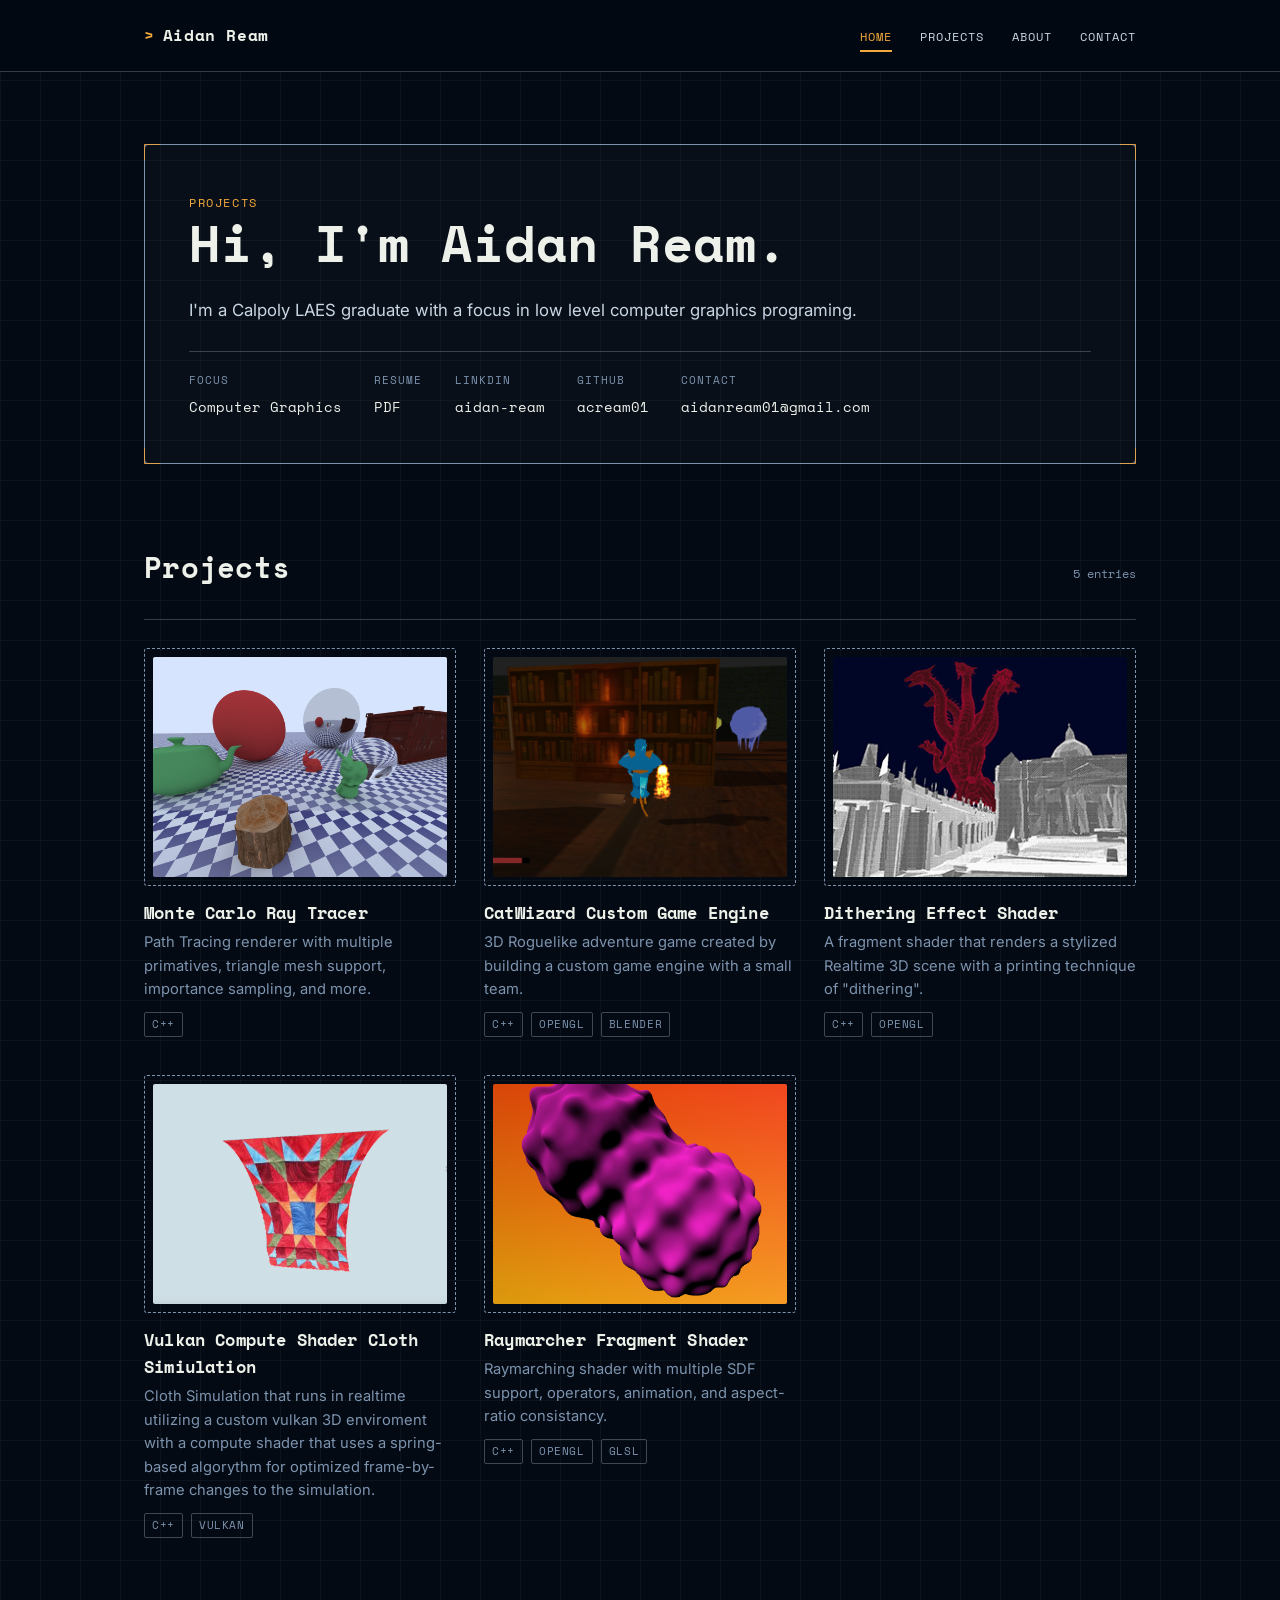
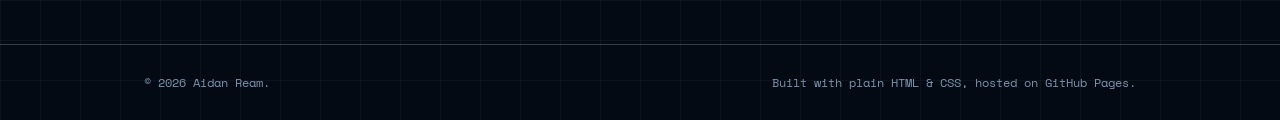
==== index.html @ c667fa27 "Raymarcher page added" ====
<!DOCTYPE html>
<html lang="en">
<head>
  <meta charset="UTF-8">
  <meta name="viewport" content="width=device-width, initial-scale=1.0">
  <title>Aidan Ream - CG Portfolio</title>
  <meta name="description" content="Computer Graphics Programming Project Portfolio.">

  <link rel="preconnect" href="https://fonts.googleapis.com">
  <link rel="preconnect" href="https://fonts.gstatic.com" crossorigin>
  <link href="https://fonts.googleapis.com/css2?family=Space+Mono:wght@400;700&family=Inter:wght@400;500&display=swap" rel="stylesheet">

  <link rel="stylesheet" href="css/style.css">
</head>
<body>

  <!-- ============ NAV ============ -->
  <nav class="site-nav">
    <div class="wrap">
      <a href="index.html" class="brand"><span class="brand-mark">&gt;</span> Aidan Ream</a>
      <button class="nav-toggle" aria-label="Toggle menu" aria-expanded="false">MENU</button>
      <ul class="nav-links">
        <li><a href="index.html" aria-current="page">Home</a></li>
        <li><a href="index.html#projects">Projects</a></li>
        <li><a href="about.html">About</a></li>
        <li><a href="mailto:aidanream01@gmail.com.html">Contact</a></li>
      </ul>
    </div>
  </nav>

  <!-- ============ HERO / INTRO ============ -->
  <header class="hero">
    <div class="wrap">
      <div class="title-block">
        <span class="hero-corner-a"></span>
        <span class="hero-corner-b"></span>
        <span class="eyebrow">Projects</span>
        <h1>Hi, I'm Aidan Ream.</h1>
        <p class="intro-text">
          I'm a Calpoly LAES graduate with a focus in low level computer graphics programing. 
        </p>

        <div class="title-block-meta">
          <div class="meta-item">
            <span class="label">Focus</span>
            <span class="value">Computer Graphics</span>
          </div>
          <div class="meta-item">
            <span class="label">Resume</span>
            <span class="value"><a href="assets/GraphicsProgrammerResume.pdf" target="_blank" rel="noopener">PDF</a></span></span>
          </div>
          <div class="meta-item">
            <span class="label">LinkdIn</span>
            <span class="value"><a href="https://linkedin.com/in/aidan-ream" target="_blank" rel="noopener">aidan-ream</a></span></span>
          </div>
          <div class="meta-item">
            <span class="label">GitHub</span>
            <span class="value"><a href="https://github.com/acream01" target="_blank" rel="noopener">acream01</a></span>
          </div>
          <div class="meta-item">
            <span class="label">Contact</span>
            <span class="value"><a href="mailto:aidanream01@gmail.com">aidanream01@gmail.com</a></span>
          </div>          
        </div>
      </div>
    </div>
  </header>

  <!-- ============ PROJECTS GRID ============ -->
  <main class="projects" id="projects">
    <div class="wrap">
      <div class="section-heading">
        <h2>Projects</h2>
        <span class="count">5 entries</span>
      </div>

      <div class="project-grid">

        <a class="project-card" href="projects/ray-tracer.html">
          <div class="thumb-frame">
            <div class="thumb-img-wrap">
              <img src="assets/images/Raytracer/ExampleScene12.png" alt="Ray Tracing Example">
            </div>
          </div>
          <h3>Monte Carlo Ray Tracer</h3>
          <p>Path Tracing renderer with multiple primatives, 
            triangle mesh support, importance sampling, and more.</p>
          <div class="tag-row">
            <span class="tag">C++</span>
          </div>
        </a>

        <a class="project-card" href="projects/catwizard-library.html">
          <div class="thumb-frame">
            <div class="thumb-img-wrap">
              <img src="assets/images/CatLibrary/PowerUp.png" alt="CatLibrary Example">
            </div>
          </div>
          <h3>CatWizard Custom Game Engine</h3>
          <p>3D Roguelike adventure game created by building a custom game engine
             with a small team.</p>
          <div class="tag-row">
            <span class="tag">C++</span>
            <span class="tag">OpenGL</span>
            <span class="tag">Blender</span>
          </div>
        </a>

        <a class="project-card" href="projects/dithering-shader.html">
          <div class="thumb-frame">
            <div class="thumb-img-wrap">
              <img src="assets/images/Dithering Shader/thumb.jpg" alt="Dithering Shader Example">
            </div>
          </div>
          <h3>Dithering Effect Shader</h3>
          <p>A fragment shader that renders a stylized Realtime 3D scene with a printing technique
             of "dithering".
          </p>
          <div class="tag-row">
            <span class="tag">C++</span>
            <span class="tag">OpenGL</span>
          </div>
        </a>

        <a class="project-card" href="projects/vulkan-cloth-sim.html">
          <div class="thumb-frame">
            <div class="thumb-img-wrap">
              <img src="assets/images/Cloth Sim/Clothsim.png" alt="Cloth Sim Example">
            </div>
          </div>
          <h3>Vulkan Compute Shader Cloth Simiulation</h3>
          <p>Cloth Simulation that runs in realtime utilizing a custom vulkan 3D enviroment 
            with a compute shader that uses a spring-based algorythm for optimized 
            frame-by-frame changes to the simulation.
          </p>
          <div class="tag-row">
            <span class="tag">C++</span>
            <span class="tag">Vulkan</span>
          </div>
        </a>

        <a class="project-card" href="projects/ray-marcher.html">
          <div class="thumb-frame">
            <div class="thumb-img-wrap">
              <img src="assets/images/Raymarcher/Raymarcher_Thumbnail.png" alt="Raymarching Example">
            </div>
          </div>
          <h3>Raymarcher Fragment Shader</h3>
          <p>Raymarching shader with multiple SDF support, operators, animation, and aspect-ratio consistancy. 
          </p>
          <div class="tag-row">
            <span class="tag">C++</span>
            <span class="tag">OpenGL</span>
            <span class="tag">GLSL</span>
          </div>
        </a>

      </div>
    </div>
  </main>

  <!-- ============ FOOTER ============ -->
  <footer class="site-footer">
    <div class="wrap">
      <p>&copy; 2026 Aidan Ream.</p>
      <p>Built with plain HTML &amp; CSS, hosted on GitHub Pages.</p>
    </div>
  </footer>

  <script src="js/nav.js"></script>
</body>
</html>
---- css/style.css ----
:root {
  /* -- color -- */
  --bg:         #030a13;   /* blueprint navy, page background */
  --bg-panel:   #141a22;   /* slightly lighter panel background */
  --line:       #c9d6e4;   /* pale ink — primary text & rules */
  --line-dim:   #7d93ae;   /* muted ink — secondary text */
  --accent:     #f2a93b;   /* amber stamp — links, highlights */
  --paper:      #eef1ea;   /* warm off-white, used sparingly for emphasis */

  /* -- type -- */
  --font-mono: 'Space Mono', 'JetBrains Mono', ui-monospace, 'Courier New', monospace;
  --font-body: 'Inter', -apple-system, BlinkMacSystemFont, 'Segoe UI', sans-serif;

  /* -- layout -- */
  --page-margin: clamp(20px, 5vw, 64px);
  --content-max: 1120px;
  --nav-height: 72px;
}

*, *::before, *::after { box-sizing: border-box; }

html {
  scroll-behavior: smooth;
  background: var(--bg)
}

@media (prefers-reduced-motion: reduce) {
  html { scroll-behavior: auto; }
  *, *::before, *::after {
    animation-duration: 0.01ms !important;
    animation-iteration-count: 1 !important;
    transition-duration: 0.01ms !important;
  }
}

body {
  margin: 0;
  /* background: var(--bg); */
  color: var(--line);
  font-family: var(--font-body);
  line-height: 1.6;
  /* faint blueprint grid, purely atmospheric */
  background-image:
    linear-gradient(rgba(201, 214, 228, 0.045) 1px, transparent 1px),
    linear-gradient(90deg, rgba(201, 214, 228, 0.045) 1px, transparent 1px);
  background-size: 40px 40px;
}

a { color: var(--accent); text-decoration: none; }
a:hover { text-decoration: underline; }
a:focus-visible,
button:focus-visible {
  outline: 2px solid var(--accent);
  outline-offset: 3px;
}

img, video { max-width: 100%; display: block; }

/*WebGPU Background Canvas*/
#bg-canvas {
  position:fixed;
  inset: 0;
  width: 100vw;
  height:100vh;
  z-index: -2;
  display: block;
  pointer-events: none;
}


.eyebrow {
  font-family: var(--font-mono);
  font-size: 0.72rem;
  letter-spacing: 0.14em;
  text-transform: uppercase;
  color: var(--accent);
}

h1, h2, h3 {
  font-family: var(--font-mono);
  color: var(--paper);
  font-weight: 700;
  letter-spacing: 0.01em;
  margin: 0 0 0.5em 0;
}

h1 { font-size: clamp(2rem, 4vw, 3.2rem); line-height: 1.1; }
h2 { font-size: clamp(1.3rem, 2.4vw, 1.8rem); }
h3 { font-size: 1.05rem; }

p { color: var(--line); margin: 0 0 1em 0; }

.wrap {
  max-width: var(--content-max);
  margin: 0 auto;
  padding: 0 var(--page-margin);
}

/* =========================================================
   NAV
   ========================================================= */

.site-nav {
  position: sticky;
  top: 0;
  z-index: 50;
  height: var(--nav-height);
  display: flex;
  align-items: center;
  background: #020811; 
  backdrop-filter: blur(6px);
  border-bottom: 1px solid rgba(201, 214, 228, 0.25);
}

.site-nav .wrap {
  width: 100%;
  display: flex;
  align-items: center;
  justify-content: space-between;
}

.brand {
  font-family: var(--font-mono);
  font-weight: 700;
  font-size: 1rem;
  letter-spacing: 0.04em;
  color: var(--paper);
  text-decoration: none;
  display: flex;
  align-items: center;
  gap: 8px;
}
.brand:hover { text-decoration: none; color: var(--accent); }

.brand-mark {
  color: var(--accent);
}

.nav-links {
  display: flex;
  gap: 28px;
  list-style: none;
  margin: 0;
  padding: 0;
}

.nav-links a {
  font-family: var(--font-mono);
  font-size: 0.78rem;
  letter-spacing: 0.08em;
  text-transform: uppercase;
  color: var(--line);
}
.nav-links a:hover,
.nav-links a[aria-current="page"] {
  color: var(--accent);
  text-decoration: none;
}
.nav-links a[aria-current="page"] {
  border-bottom: 2px solid var(--accent);
  padding-bottom: 4px;
}

.nav-toggle {
  display: none;
  background: none;
  border: 1px solid var(--line-dim);
  color: var(--paper);
  padding: 8px 10px;
  border-radius: 3px;
  cursor: pointer;
  font-family: var(--font-mono);
}

@media (max-width: 640px) {
  .nav-toggle { display: block; }
  .nav-links {
    position: absolute;
    top: var(--nav-height);
    left: 0;
    right: 0;
    background: var(--bg-panel);
    border-bottom: 1px solid rgba(201, 214, 228, 0.25);
    flex-direction: column;
    gap: 0;
    display: none;
  }
  .nav-links.open { display: flex; }
  .nav-links a {
    padding: 16px var(--page-margin);
    width: 100%;
    border-bottom: 1px solid rgba(201, 214, 228, 0.1);
  }
  .nav-links a[aria-current="page"] { border-bottom: 1px solid var(--accent); padding-bottom: 16px; }
}

/* =========================================================
   HERO / INTRO — styled like a drawing title block
   ========================================================= */

.hero {
  padding: 72px 0 56px;
}

.title-block {
  border: 1px solid var(--line-dim);
  border-radius: 4px;
  padding: clamp(24px, 4vw, 44px);
  position: relative;
  background: rgba(238, 241, 234, 0.02);
}

/* corner registration marks — the signature detail */
.title-block::before,
.title-block::after,
.hero-corner-a,
.hero-corner-b {
  content: "";
  position: absolute;
  width: 16px;
  height: 16px;
  border: 1px solid var(--accent);
  opacity: 0.8;
}
.title-block::before { top: -1px; left: -1px; border-right: none; border-bottom: none; }
.title-block::after  { bottom: -1px; right: -1px; border-left: none; border-top: none; }
.hero-corner-a { top: -1px; right: -1px; border-left: none; border-bottom: none; }
.hero-corner-b { bottom: -1px; left: -1px; border-right: none; border-top: none; }

.title-block .eyebrow { margin-bottom: 14px; }

.intro-text {
  max-width: 62ch;
  font-size: 1.05rem;
  color: var(--line);
}

.title-block-meta {
  margin-top: 28px;
  display: flex;
  flex-wrap: wrap;
  gap: 32px;
  border-top: 1px solid rgba(201, 214, 228, 0.25);
  padding-top: 20px;
}

.meta-item .label {
  display: block;
  font-family: var(--font-mono);
  font-size: 0.68rem;
  letter-spacing: 0.1em;
  text-transform: uppercase;
  color: var(--line-dim);
  margin-bottom: 4px;
}
.meta-item .value {
  font-family: var(--font-mono);
  font-size: 0.9rem;
  color: var(--paper);
}
.meta-item .value a { color: var(--paper); }
.meta-item .value a:hover { color: var(--accent); }

/* =========================================================
   PROJECTS GRID
   ========================================================= */

.projects {
  padding: 24px 0 96px;
}

.section-heading {
  display: flex;
  align-items: baseline;
  justify-content: space-between;
  gap: 16px;
  margin-bottom: 28px;
  border-bottom: 1px solid rgba(201, 214, 228, 0.25);
  padding-bottom: 14px;
}

.section-heading .count {
  font-family: var(--font-mono);
  font-size: 0.78rem;
  color: var(--line-dim);
}

.project-grid {
  display: grid;
  grid-template-columns: repeat(auto-fill, minmax(280px, 1fr));
  gap: 28px;
}

.project-card {
  display: block;
  color: var(--line);
  text-decoration: none;
}
.project-card:hover { text-decoration: none; }

.thumb-frame {
  border: 1px dashed var(--line-dim);
  border-radius: 3px;
  padding: 8px;
  transition: border-color 0.2s ease, transform 0.2s ease;
  margin-bottom: 14px;
}
.project-card:hover .thumb-frame {
  border-color: var(--accent);
  transform: translateY(-3px);
}

.thumb-frame .thumb-img-wrap {
  aspect-ratio: 4 / 3;
  overflow: hidden;
  background: var(--bg-panel);
  border-radius: 2px;
  display: flex;
  align-items: center;
  justify-content: center;
}

.thumb-frame img {
  width: 100%;
  height: 100%;
  object-fit: cover;
  filter: saturate(0.92);
  transition: filter 0.2s ease;
}
.project-card:hover .thumb-frame img { filter: saturate(1.05); }

.thumb-placeholder {
  font-family: var(--font-mono);
  font-size: 0.72rem;
  color: var(--line-dim);
  letter-spacing: 0.08em;
  text-align: center;
  padding: 10px;
}

.fig-label {
  font-family: var(--font-mono);
  font-size: 0.7rem;
  letter-spacing: 0.08em;
  color: var(--accent);
  display: block;
  margin-bottom: 6px;
}

.project-card h3 {
  margin-bottom: 4px;
  transition: color 0.2s ease;
}
.project-card:hover h3 { color: var(--accent); }

.project-card p {
  font-size: 0.92rem;
  color: var(--line-dim);
  margin-bottom: 0;
}

.tag-row {
  margin-top: 10px;
  margin-bottom: 10px;
  display: flex;
  gap: 8px;
  flex-wrap: wrap;
}
.tag {
  font-family: var(--font-mono);
  font-size: 0.66rem;
  letter-spacing: 0.06em;
  text-transform: uppercase;
  color: var(--line-dim);
  border: 1px solid rgba(201, 214, 228, 0.3);
  border-radius: 2px;
  padding: 3px 7px;
}
.skill-category-label {
  font-family: var(--font-mono);
  font-size: 0.72rem;
  letter-spacing: 0.08em;
  text-transform: uppercase;
  color: var(--line-dim);
  margin: 24px 0 10px 0;
}

/* =========================================================
   PROJECT DETAIL PAGE
   ========================================================= */

.breadcrumb {
  padding: 28px 0 0;
  font-family: var(--font-mono);
  font-size: 0.78rem;
  color: var(--line-dim);
}
.breadcrumb a { color: var(--line-dim); }
.breadcrumb a:hover { color: var(--accent); }

.project-header {
  padding: 20px 0 40px;
  border-bottom: 1px solid rgba(201, 214, 228, 0.25);
  margin-bottom: 40px;
}

.media-block {
  border: 1px dashed var(--line-dim);
  border-radius: 3px;
  padding: 8px;
  margin-bottom: 20px;
}
.media-block img,
.media-block video {
  border-radius: 2px;
  width: 100%;
}

.media-grid {
  display: grid;
  grid-template-columns: repeat(auto-fit, minmax(240px, 1fr));
  gap: 20px;
  margin: 32px 0;
}

.project-body {
  max-width: 68ch;
}

.project-body h2 {
  margin-top: 40px;
}

.project-nav-links {
  display: flex;
  justify-content: space-between;
  gap: 20px;
  padding: 40px 0 80px;
  border-top: 1px solid rgba(201, 214, 228, 0.25);
  margin-top: 40px;
  font-family: var(--font-mono);
  font-size: 0.85rem;
  flex-wrap: wrap;
}

/* =========================================================
   FOOTER
   ========================================================= */

.site-footer {
  border-top: 1px solid rgba(201, 214, 228, 0.25);
  padding: 28px 0;
}
.site-footer .wrap {
  display: flex;
  justify-content: space-between;
  flex-wrap: wrap;
  gap: 12px;
}
.site-footer p {
  margin: 0;
  font-family: var(--font-mono);
  font-size: 0.75rem;
  color: var(--line-dim);
}
.site-footer a { color: var(--line-dim); }
.site-footer a:hover { color: var(--accent); }
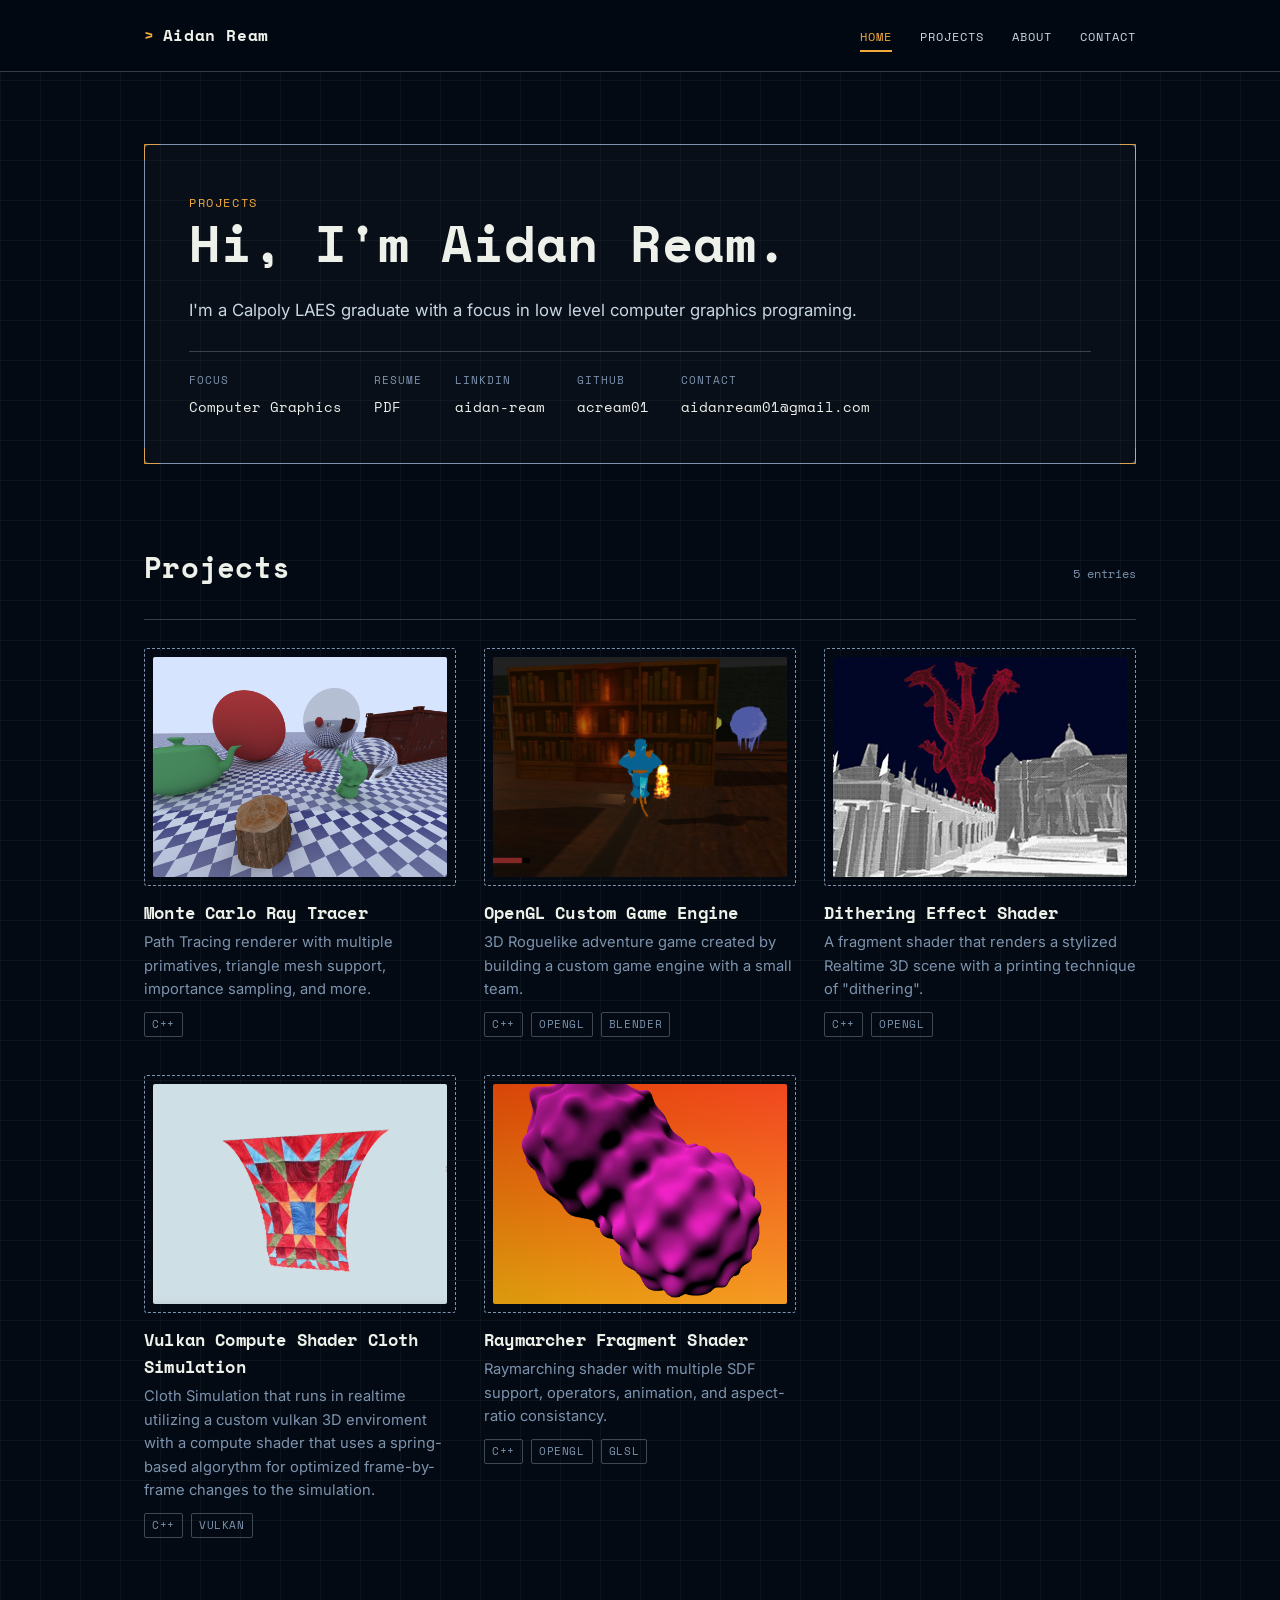
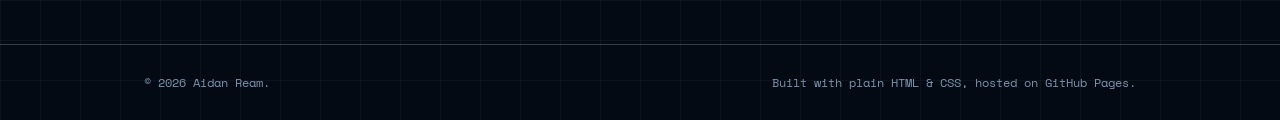
==== commit cb807b5f: "added full contact page, navigation fixes, clarifying project descriptions" ====
--- a/index.html
+++ b/index.html
@@ -23,7 +23,7 @@
         <li><a href="index.html" aria-current="page">Home</a></li>
         <li><a href="index.html#projects">Projects</a></li>
         <li><a href="about.html">About</a></li>
-        <li><a href="mailto:aidanream01@gmail.com.html">Contact</a></li>
+        <li><a href="contact.html">Contact</a></li>
       </ul>
     </div>
   </nav>
@@ -96,7 +96,7 @@
               <img src="assets/images/CatLibrary/PowerUp.png" alt="CatLibrary Example">
             </div>
           </div>
-          <h3>CatWizard Custom Game Engine</h3>
+          <h3>OpenGL Custom Game Engine</h3>
           <p>3D Roguelike adventure game created by building a custom game engine
              with a small team.</p>
           <div class="tag-row">
@@ -128,7 +128,7 @@
               <img src="assets/images/Cloth Sim/Clothsim.png" alt="Cloth Sim Example">
             </div>
           </div>
-          <h3>Vulkan Compute Shader Cloth Simiulation</h3>
+          <h3>Vulkan Compute Shader Cloth Simulation</h3>
           <p>Cloth Simulation that runs in realtime utilizing a custom vulkan 3D enviroment 
             with a compute shader that uses a spring-based algorythm for optimized 
             frame-by-frame changes to the simulation.
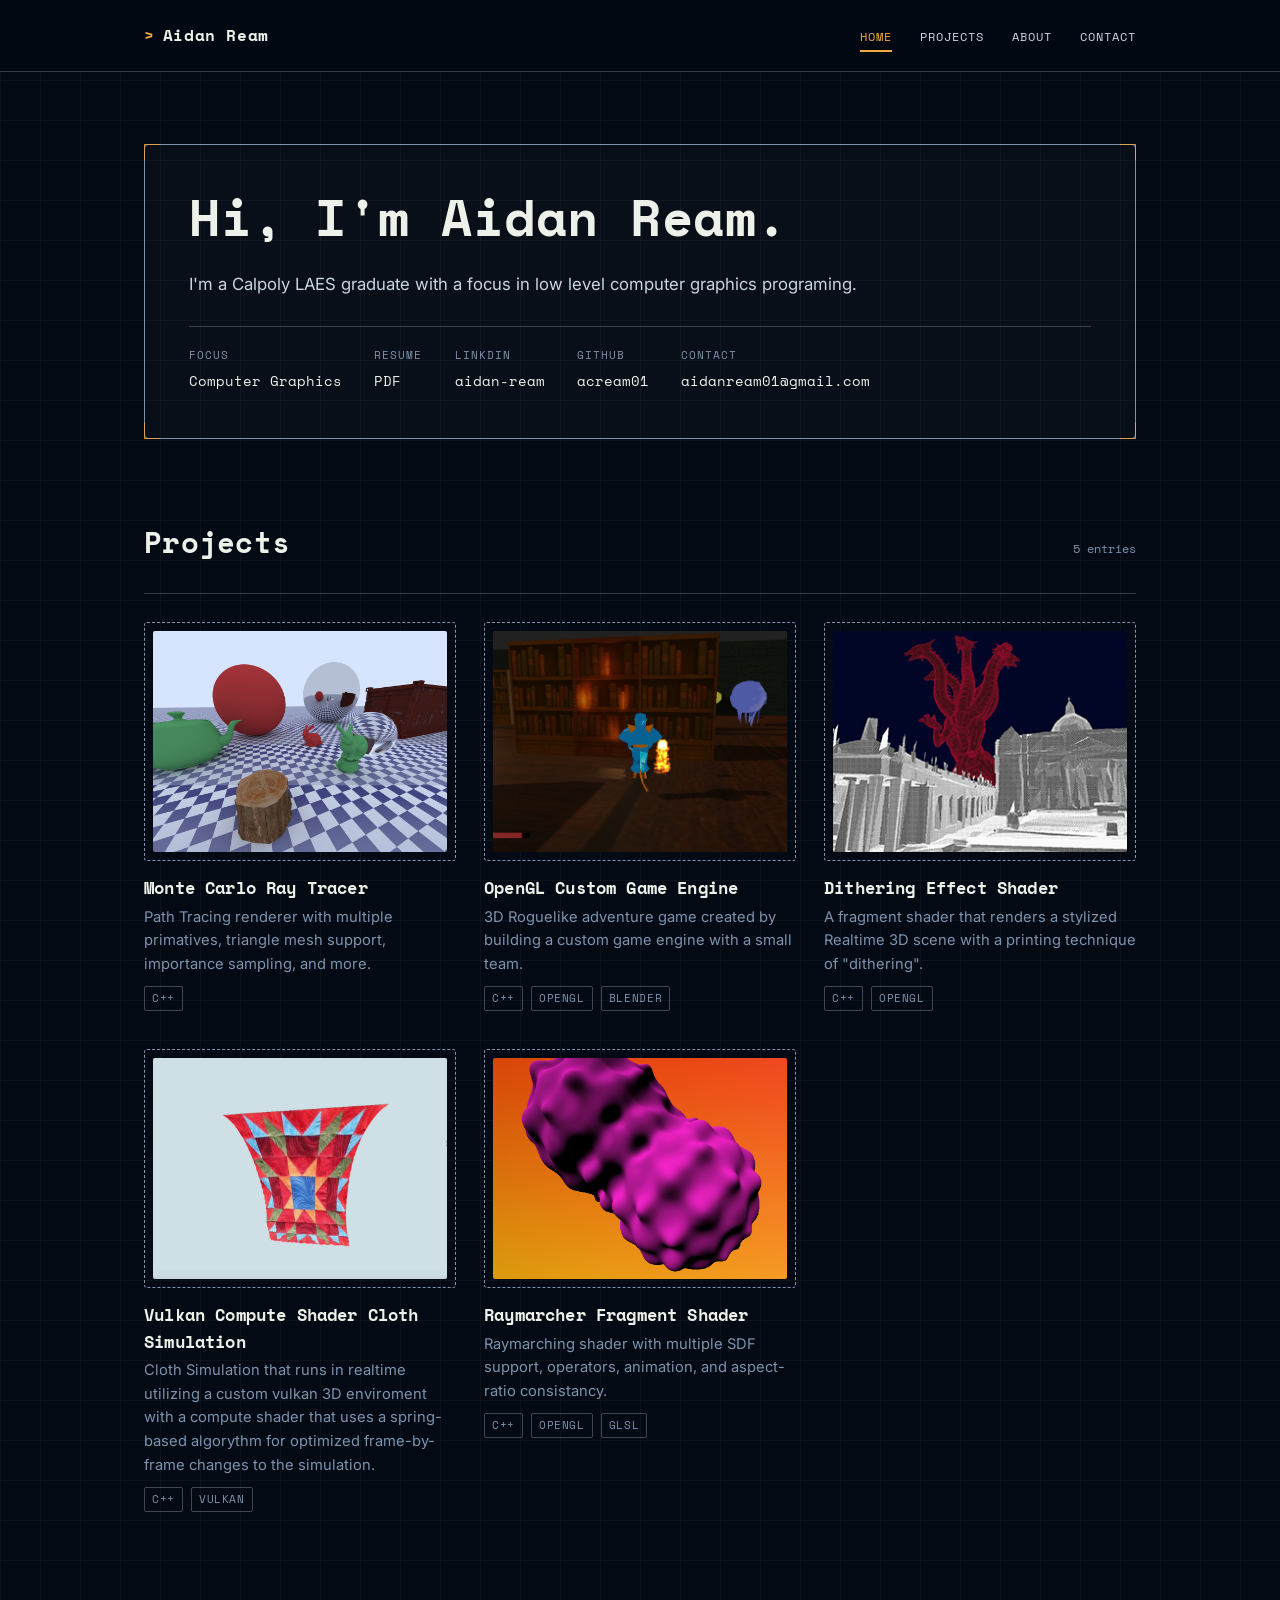
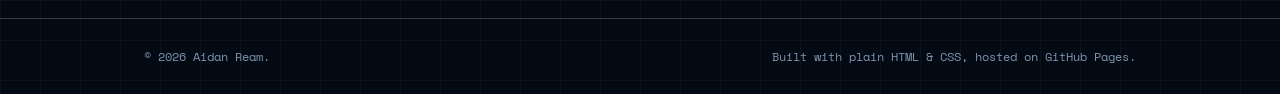
==== commit e03b0bf0: "index and contact updates" ====
--- a/index.html
+++ b/index.html
@@ -34,7 +34,7 @@
       <div class="title-block">
         <span class="hero-corner-a"></span>
         <span class="hero-corner-b"></span>
-        <span class="eyebrow">Projects</span>
+        <!-- <span class="eyebrow">Projects</span> -->
         <h1>Hi, I'm Aidan Ream.</h1>
         <p class="intro-text">
           I'm a Calpoly LAES graduate with a focus in low level computer graphics programing. 
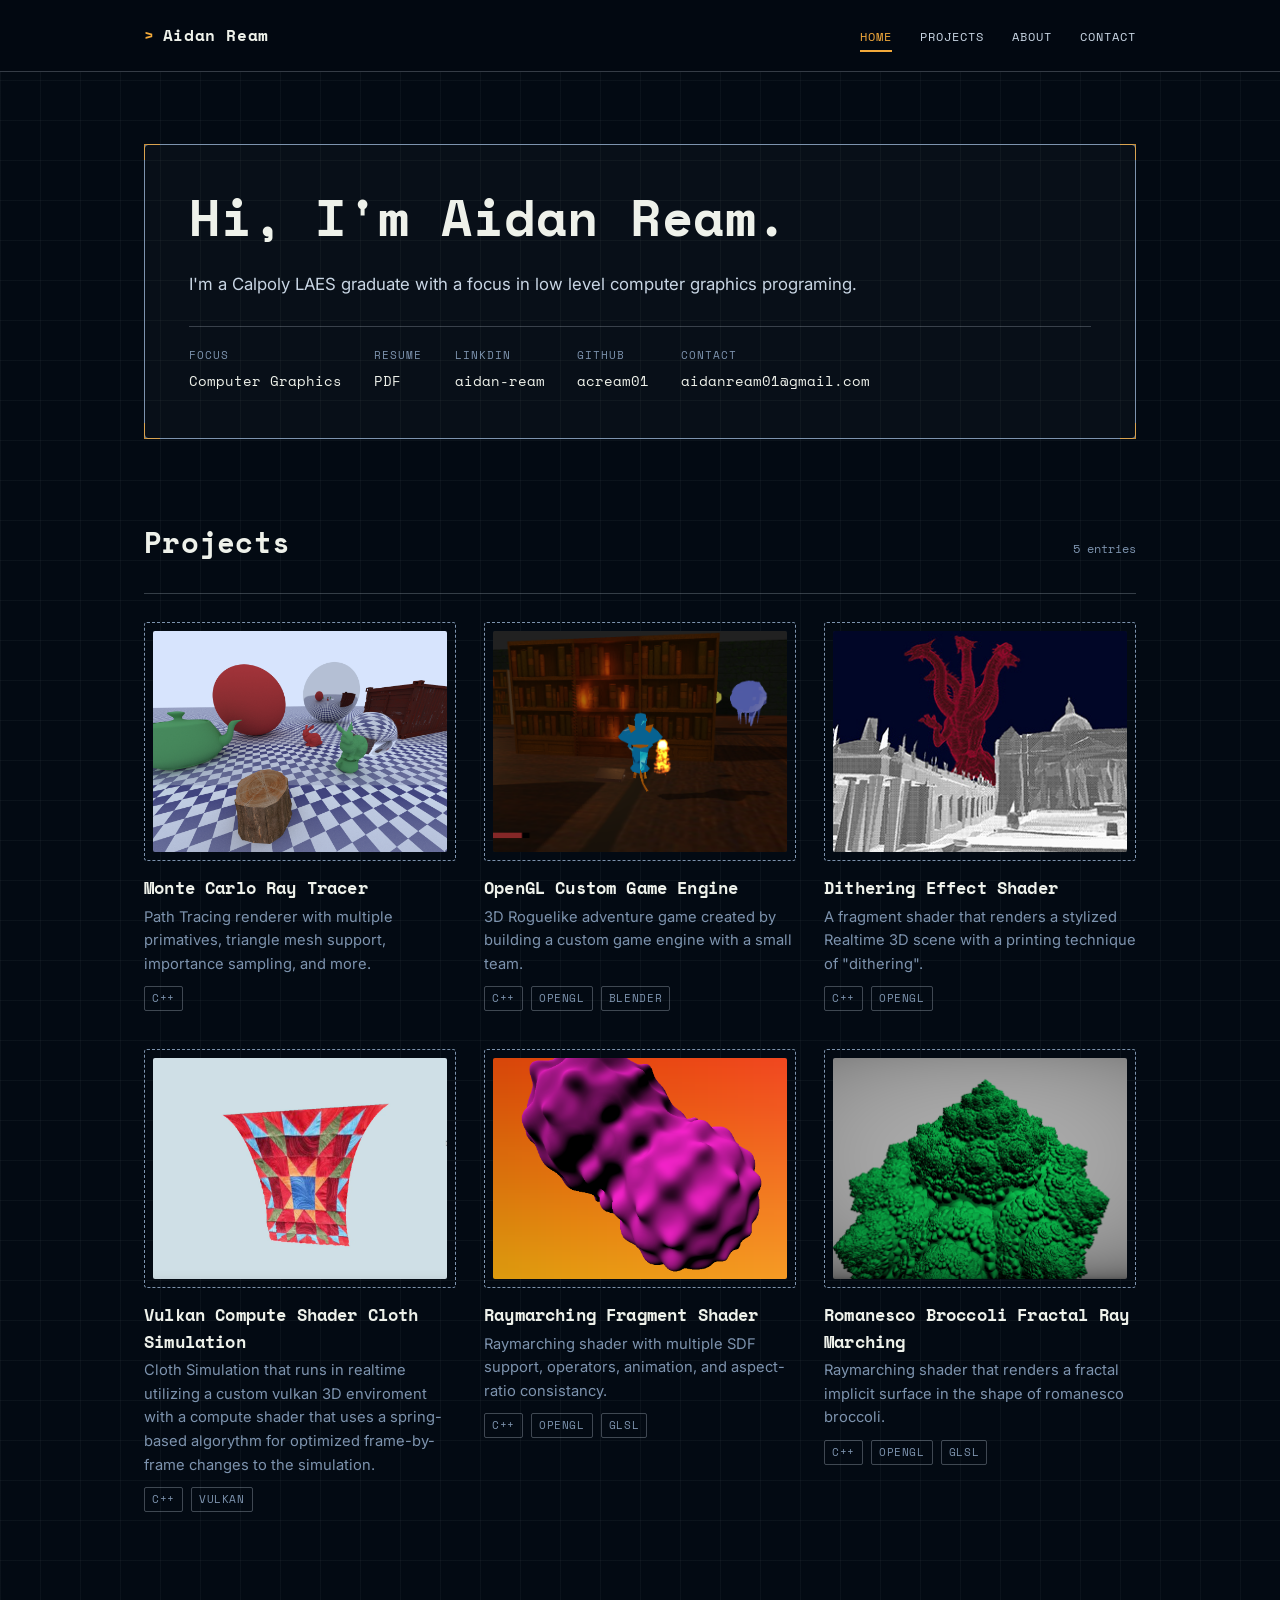
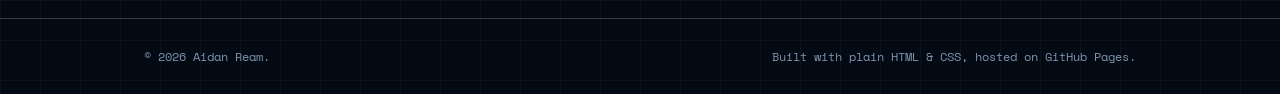
==== commit 9aed2f49: "Romanesco Fractal Raymarching" ====
--- a/index.html
+++ b/index.html
@@ -145,8 +145,25 @@
               <img src="assets/images/Raymarcher/Raymarcher_Thumbnail.png" alt="Raymarching Example">
             </div>
           </div>
-          <h3>Raymarcher Fragment Shader</h3>
+          <h3>Raymarching Fragment Shader</h3>
           <p>Raymarching shader with multiple SDF support, operators, animation, and aspect-ratio consistancy. 
+          </p>
+          <div class="tag-row">
+            <span class="tag">C++</span>
+            <span class="tag">OpenGL</span>
+            <span class="tag">GLSL</span>
+          </div>
+        </a>
+
+
+        <a class="project-card" href="projects/romanesco-fractal-ray-marching.html">
+          <div class="thumb-frame">
+            <div class="thumb-img-wrap">
+              <img src="assets/images/Romanesco Fractal Raymarcher/LOD4.png" alt="Raymarching Example">
+            </div>
+          </div>
+          <h3>Romanesco Broccoli Fractal Ray Marching</h3>
+          <p>Raymarching shader that renders a fractal implicit surface in the shape of romanesco broccoli.  
           </p>
           <div class="tag-row">
             <span class="tag">C++</span>
--- a/css/style.css
+++ b/css/style.css
@@ -22,7 +22,6 @@
 
 html {
   scroll-behavior: smooth;
-  background: var(--bg)
 }
 
 @media (prefers-reduced-motion: reduce) {
@@ -36,7 +35,7 @@
 
 body {
   margin: 0;
-  /* background: var(--bg); */
+  background: var(--bg);
   color: var(--line);
   font-family: var(--font-body);
   line-height: 1.6;
@@ -56,18 +55,6 @@
 }
 
 img, video { max-width: 100%; display: block; }
-
-/*WebGPU Background Canvas*/
-#bg-canvas {
-  position:fixed;
-  inset: 0;
-  width: 100vw;
-  height:100vh;
-  z-index: -2;
-  display: block;
-  pointer-events: none;
-}
-
 
 .eyebrow {
   font-family: var(--font-mono);
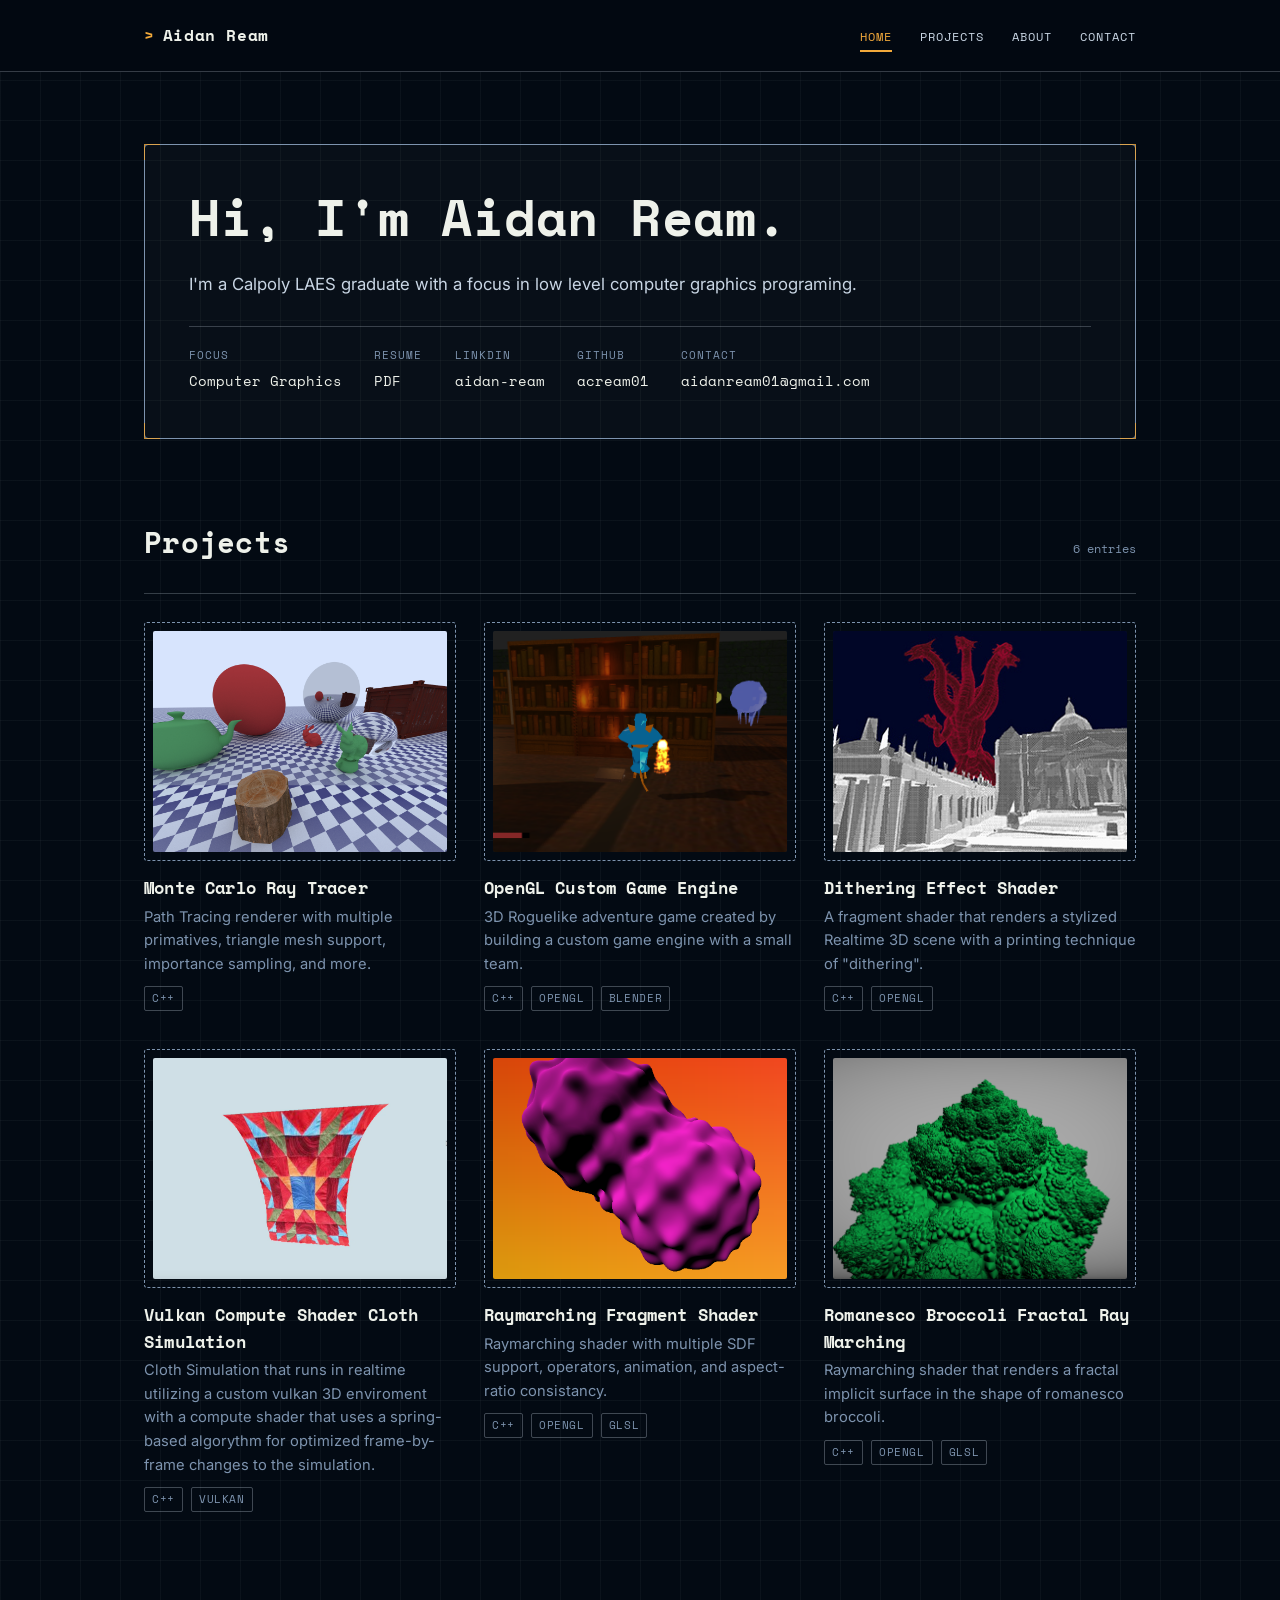
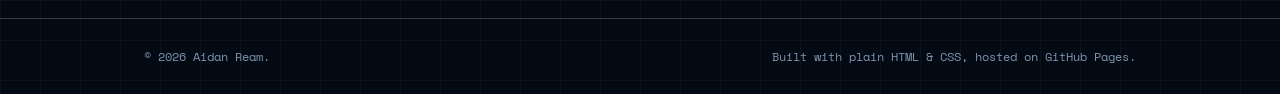
==== commit 4bef3146: "Romanesco Fractal Raymarching" ====
--- a/index.html
+++ b/index.html
@@ -71,7 +71,7 @@
     <div class="wrap">
       <div class="section-heading">
         <h2>Projects</h2>
-        <span class="count">5 entries</span>
+        <span class="count">6 entries</span>
       </div>
 
       <div class="project-grid">
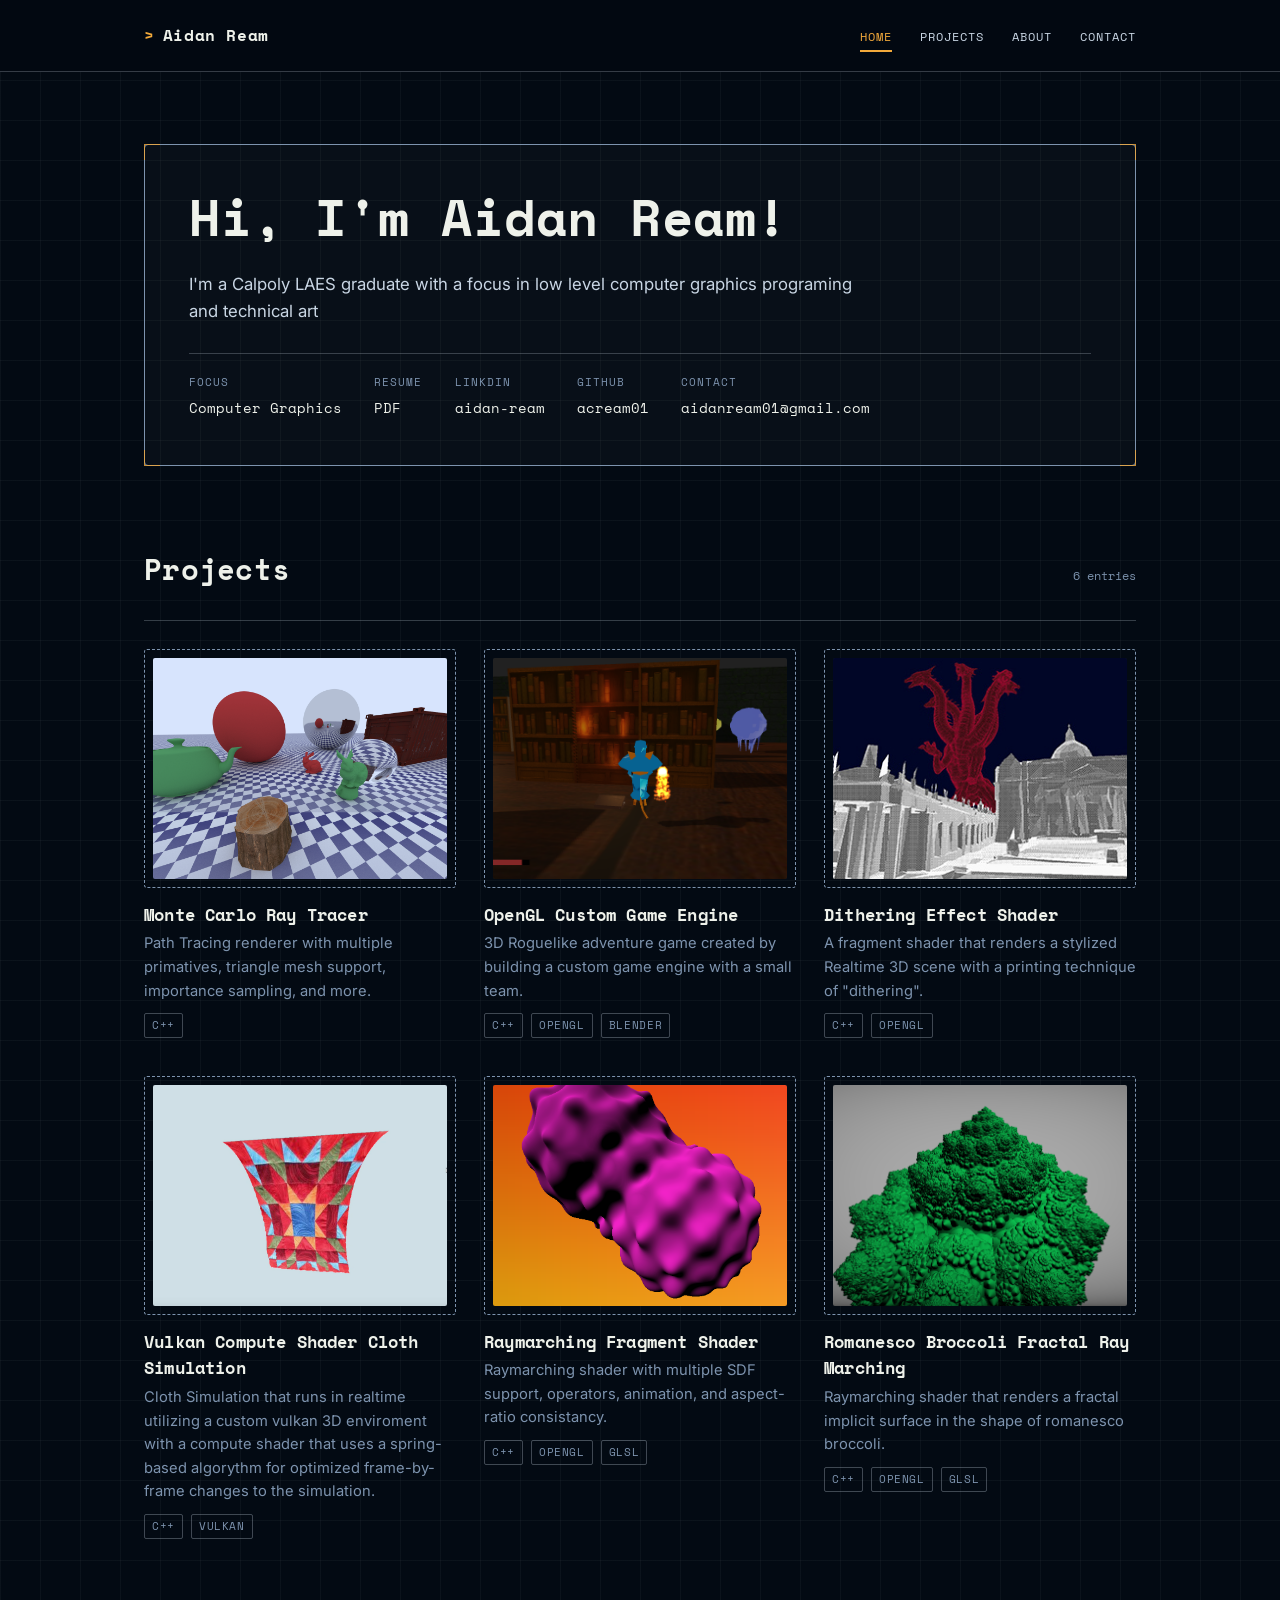
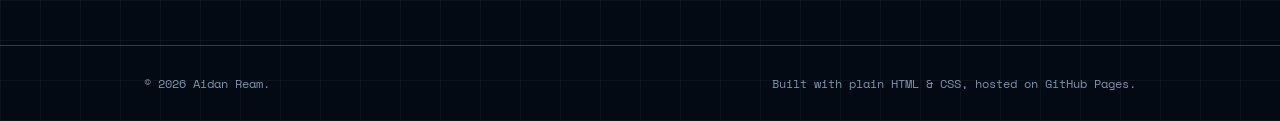
==== commit 7755b586: "Updated multiple project pages and resume" ====
--- a/index.html
+++ b/index.html
@@ -35,9 +35,9 @@
         <span class="hero-corner-a"></span>
         <span class="hero-corner-b"></span>
         <!-- <span class="eyebrow">Projects</span> -->
-        <h1>Hi, I'm Aidan Ream.</h1>
+        <h1>Hi, I'm Aidan Ream!</h1>
         <p class="intro-text">
-          I'm a Calpoly LAES graduate with a focus in low level computer graphics programing. 
+          I'm a Calpoly LAES graduate with a focus in low level computer graphics programing and technical art
         </p>
 
         <div class="title-block-meta">
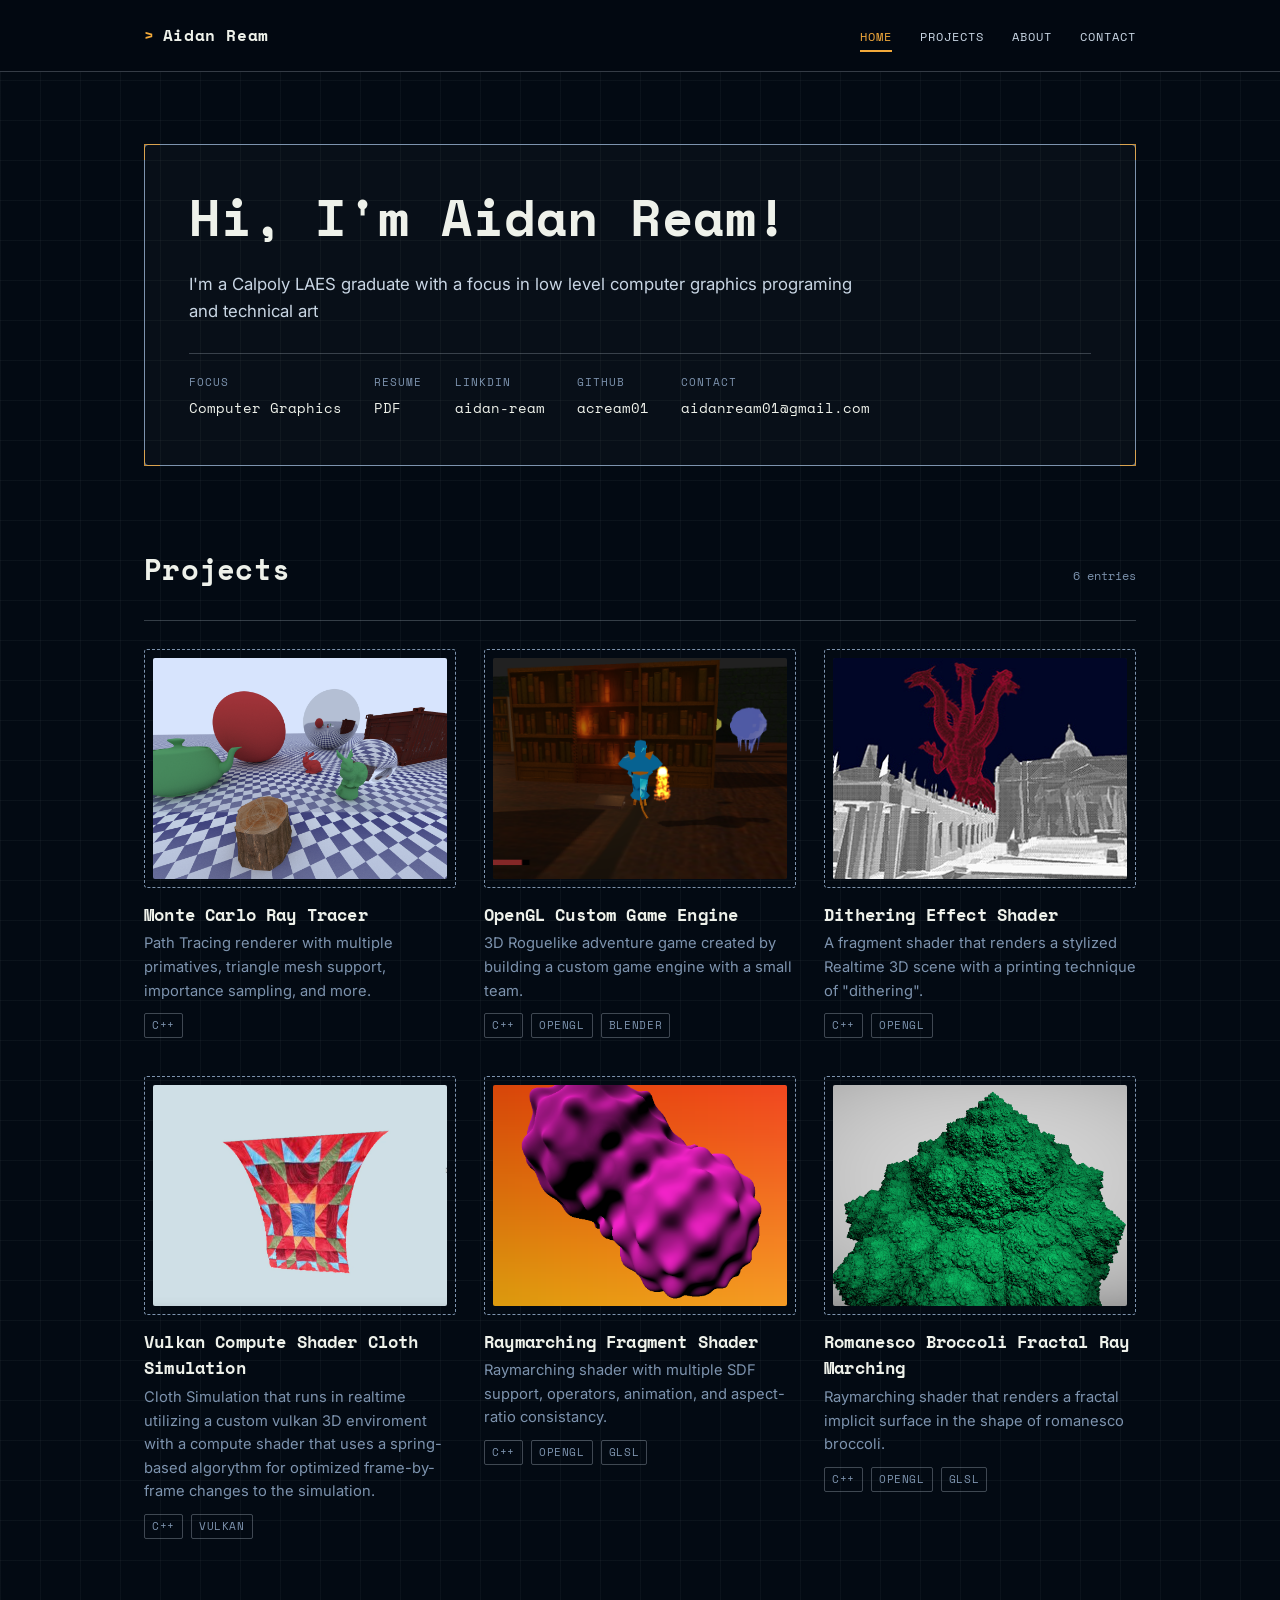
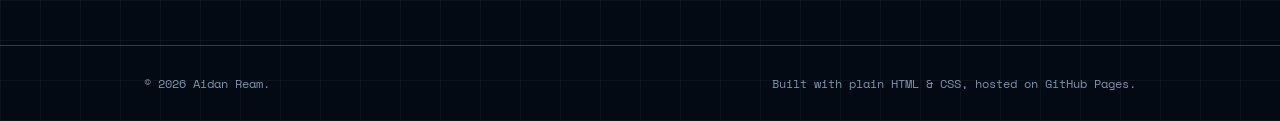
==== commit 99fb3c7e: "Added ambient occlusion to fractal raymarching" ====
--- a/index.html
+++ b/index.html
@@ -159,7 +159,7 @@
         <a class="project-card" href="projects/romanesco-fractal-ray-marching.html">
           <div class="thumb-frame">
             <div class="thumb-img-wrap">
-              <img src="assets/images/Romanesco Fractal Raymarcher/LOD4.png" alt="Raymarching Example">
+              <img src="assets/images/Romanesco Fractal Raymarcher/AmbientOcclusion&Diffuse.png" alt="Raymarching Example">
             </div>
           </div>
           <h3>Romanesco Broccoli Fractal Ray Marching</h3>
